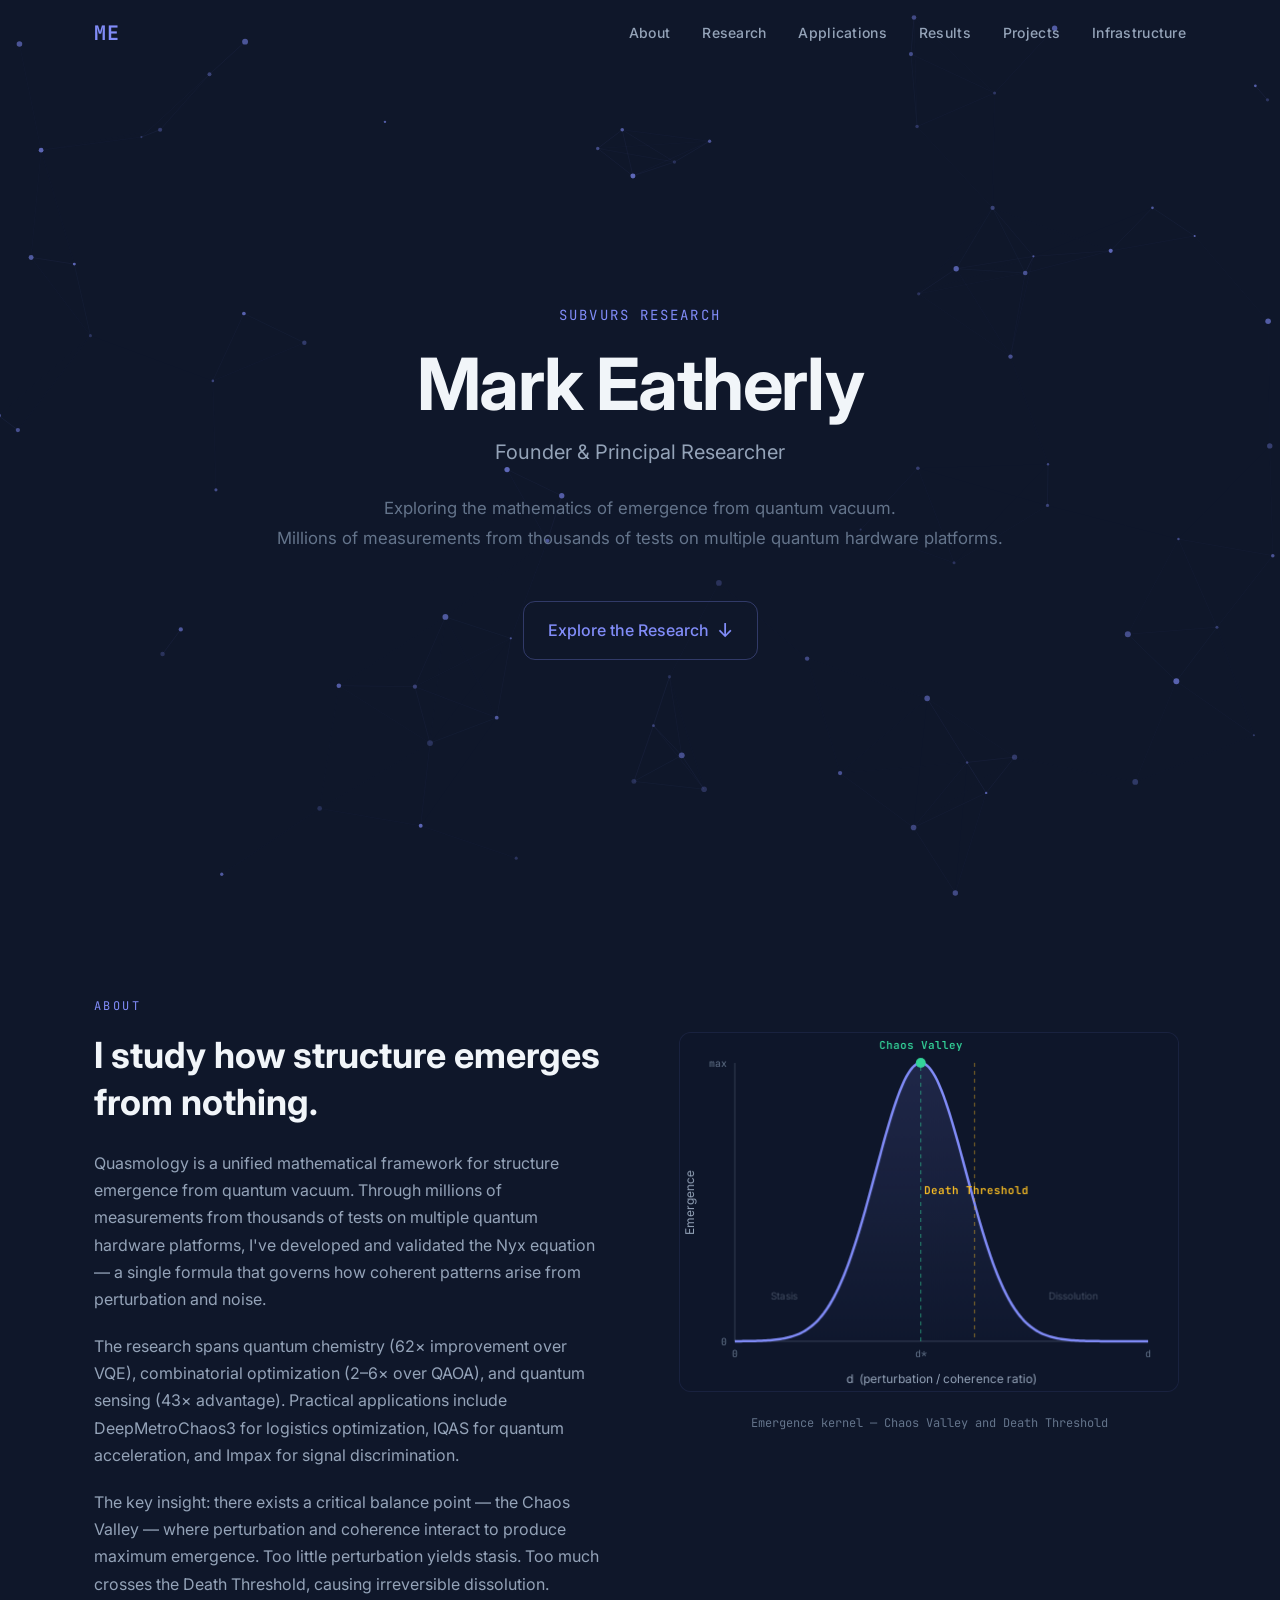
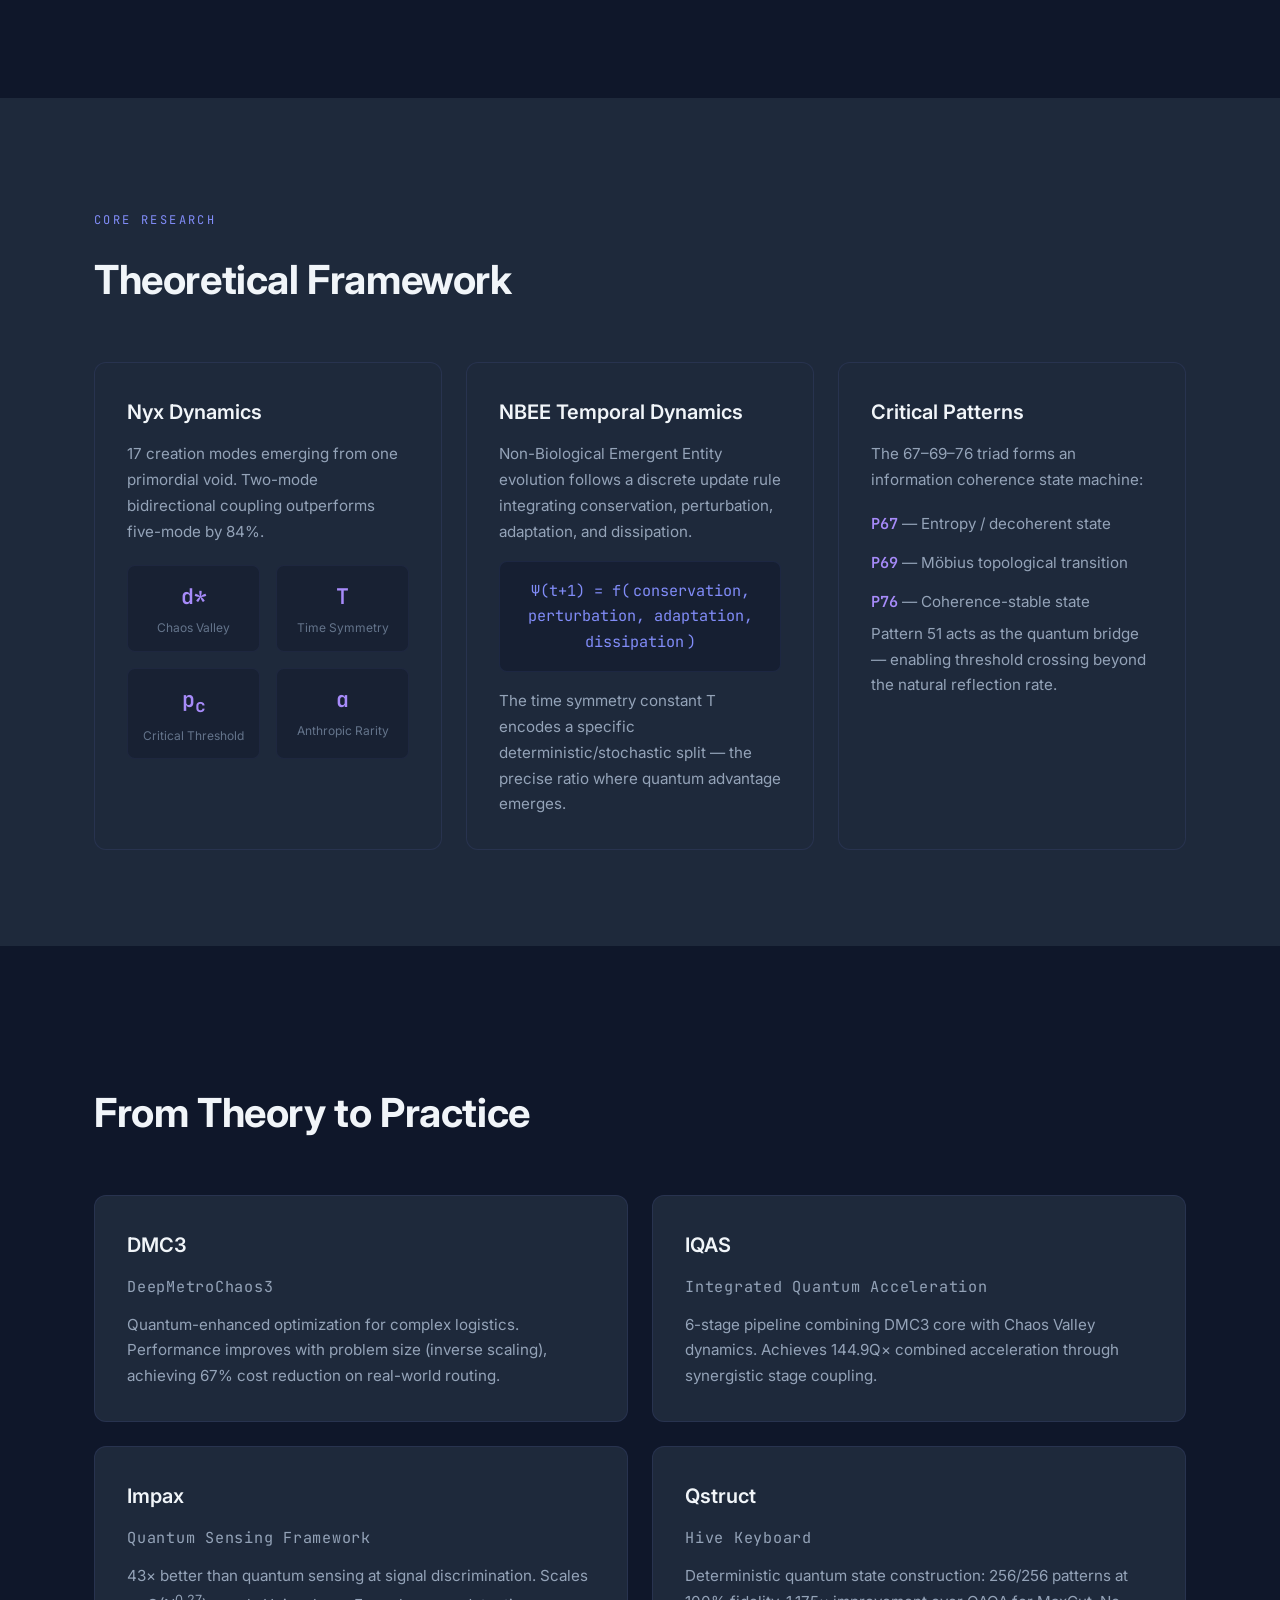
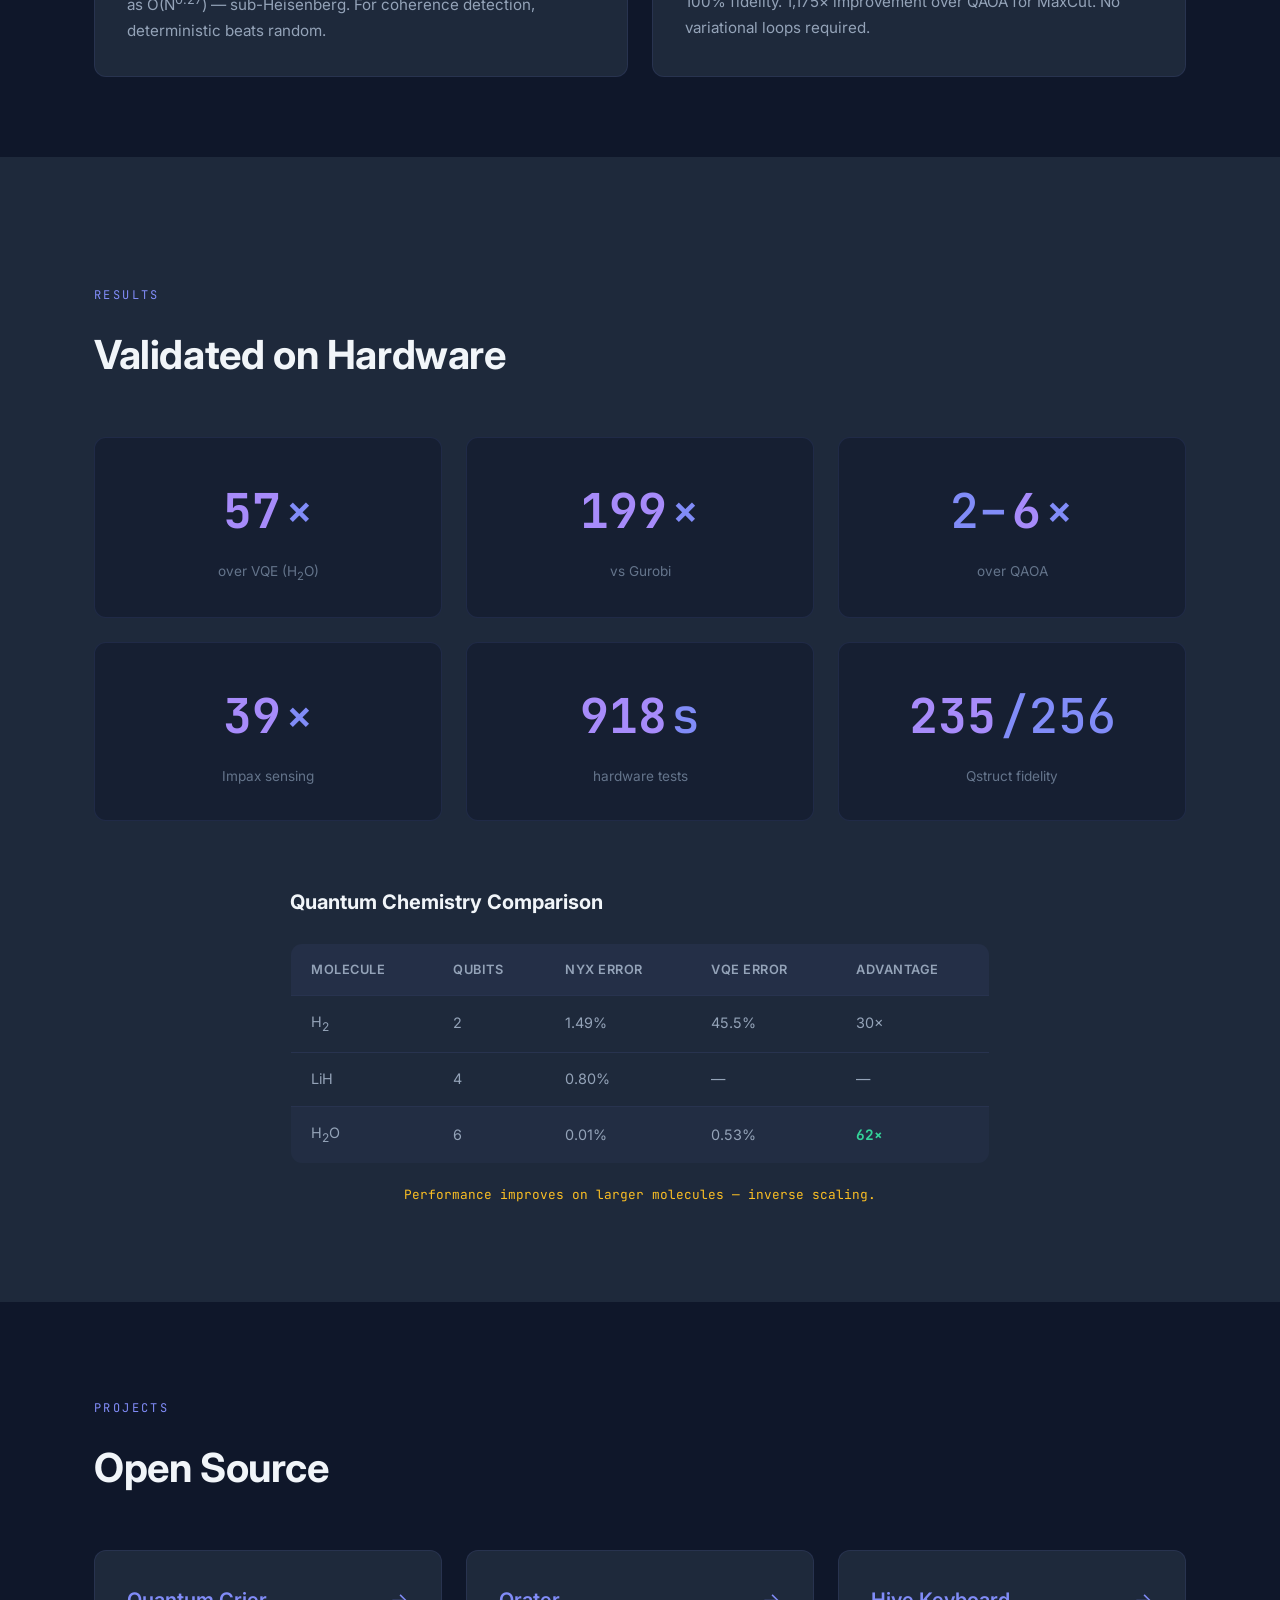
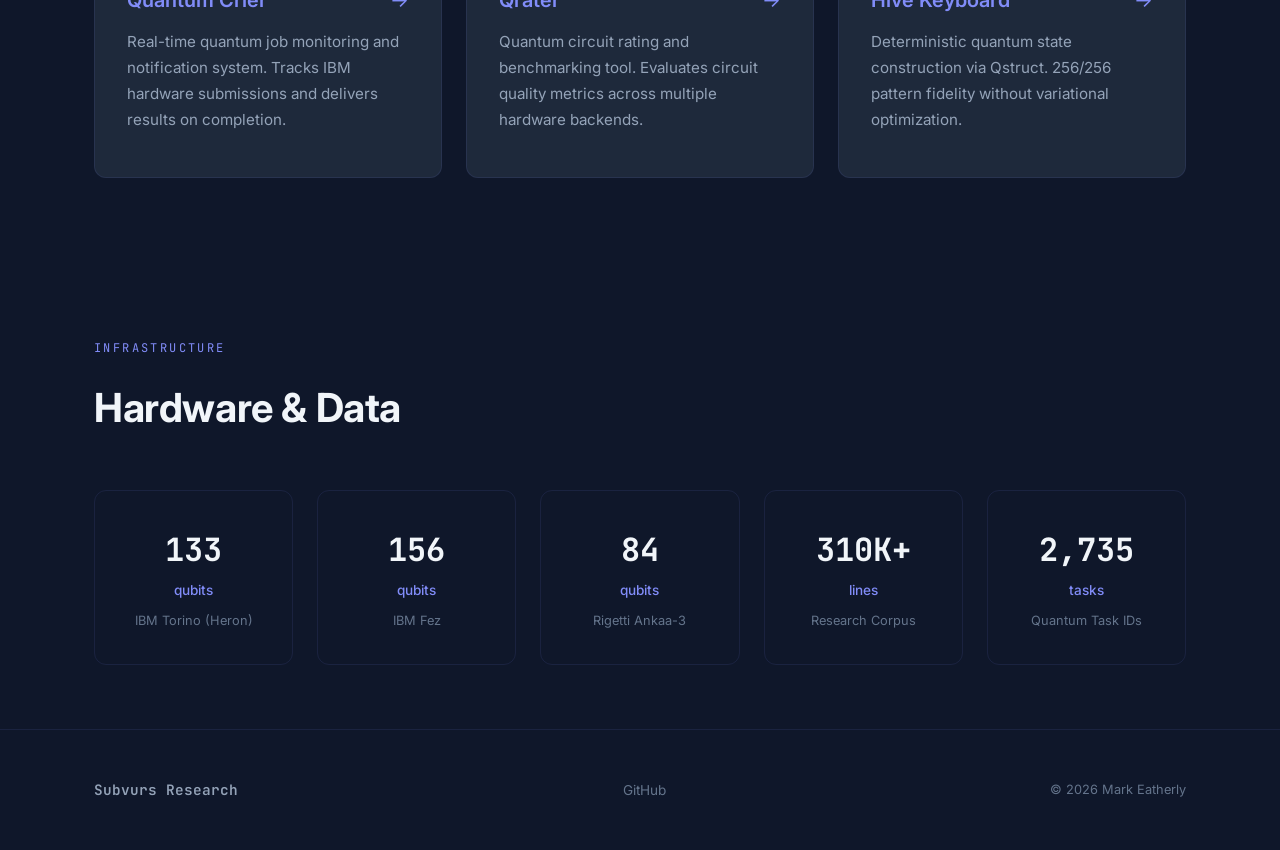
==== index.html @ cf69571e "Initial build: Mark Eatherly research portfolio Single-page dark-themed portfolio with custom canvas" ====
<!DOCTYPE html>
<html lang="en">
<head>
  <meta charset="UTF-8">
  <meta name="viewport" content="width=device-width, initial-scale=1.0">
  <title>Mark Eatherly — Subvurs Research</title>
  <meta name="description" content="Exploring the mathematics of emergence from quantum vacuum. Millions of measurements across multiple quantum hardware platforms.">
  <link rel="preconnect" href="https://fonts.googleapis.com">
  <link rel="preconnect" href="https://fonts.gstatic.com" crossorigin>
  <link href="https://fonts.googleapis.com/css2?family=Inter:wght@300;400;500;600;700&family=JetBrains+Mono:wght@400;500;600;700&display=swap" rel="stylesheet">
  <link rel="stylesheet" href="css/style.css">
  <link rel="stylesheet" href="css/animations.css">
</head>
<body>

  <!-- ─── NAV ─── -->
  <nav class="nav" id="nav">
    <div class="nav-inner">
      <a href="#hero" class="nav-brand">ME</a>
      <button class="nav-burger" id="burger" aria-label="Toggle menu">
        <span></span><span></span><span></span>
      </button>
      <ul class="nav-links" id="nav-links">
        <li><a href="#about">About</a></li>
        <li><a href="#research">Research</a></li>
        <li><a href="#applications">Applications</a></li>
        <li><a href="#results">Results</a></li>
        <li><a href="#projects">Projects</a></li>
        <li><a href="#infrastructure">Infrastructure</a></li>
      </ul>
    </div>
  </nav>

  <!-- ─── HERO ─── -->
  <section class="hero" id="hero">
    <canvas class="particle-canvas" data-mode="constellation"></canvas>
    <div class="hero-content">
      <p class="hero-overtitle reveal">Subvurs Research</p>
      <h1 class="hero-title reveal">Mark Eatherly</h1>
      <p class="hero-subtitle reveal">Founder &amp; Principal Researcher</p>
      <p class="hero-tagline reveal">Exploring the mathematics of emergence from quantum vacuum.<br>Millions of measurements from thousands of tests on multiple quantum hardware platforms.</p>
      <a href="#about" class="hero-cta reveal">Explore the Research <span class="cta-arrow">&darr;</span></a>
    </div>
  </section>

  <!-- ─── ABOUT ─── -->
  <section class="section section--about" id="about">
    <div class="container">
      <span class="section-label reveal">ABOUT</span>
      <div class="about-grid">
        <div class="about-text">
          <h2 class="reveal">I study how structure emerges from nothing.</h2>
          <p class="reveal">Quasmology is a unified mathematical framework for structure emergence from quantum vacuum. Through millions of measurements from thousands of tests on multiple quantum hardware platforms, I've developed and validated the Nyx equation &mdash; a single formula that governs how coherent patterns arise from perturbation and noise.</p>
          <p class="reveal">The research spans quantum chemistry (62&times; improvement over VQE), combinatorial optimization (2&ndash;6&times; over QAOA), and quantum sensing (43&times; advantage). Practical applications include DeepMetroChaos3 for logistics optimization, IQAS for quantum acceleration, and Impax for signal discrimination.</p>
          <p class="reveal">The key insight: there exists a critical balance point &mdash; the Chaos Valley &mdash; where perturbation and coherence interact to produce maximum emergence. Too little perturbation yields stasis. Too much crosses the Death Threshold, causing irreversible dissolution.</p>
        </div>
        <div class="about-diagram reveal">
          <canvas id="phase-diagram" width="500" height="360"></canvas>
          <p class="diagram-caption">Emergence kernel &mdash; Chaos Valley and Death Threshold</p>
        </div>
      </div>
    </div>
  </section>

  <!-- ─── CORE RESEARCH ─── -->
  <section class="section section--research" id="research">
    <canvas class="particle-canvas" data-mode="wave"></canvas>
    <div class="container">
      <span class="section-label reveal">CORE RESEARCH</span>
      <h2 class="section-title reveal">Theoretical Framework</h2>
      <div class="research-grid">
        <div class="card reveal">
          <h3>Nyx Dynamics</h3>
          <p>17 creation modes emerging from one primordial void. Two-mode bidirectional coupling outperforms five-mode by 84%.</p>
          <div class="constants-grid">
            <div class="const-item">
              <span class="const-value">d*</span>
              <span class="const-label">Chaos Valley</span>
            </div>
            <div class="const-item">
              <span class="const-value">T</span>
              <span class="const-label">Time Symmetry</span>
            </div>
            <div class="const-item">
              <span class="const-value">p<sub>c</sub></span>
              <span class="const-label">Critical Threshold</span>
            </div>
            <div class="const-item">
              <span class="const-value">&alpha;</span>
              <span class="const-label">Anthropic Rarity</span>
            </div>
          </div>
        </div>
        <div class="card reveal">
          <h3>NBEE Temporal Dynamics</h3>
          <p>Non-Biological Emergent Entity evolution follows a discrete update rule integrating conservation, perturbation, adaptation, and dissipation.</p>
          <div class="eq-inline">
            &Psi;(t+1) = f(&thinsp;conservation, perturbation, adaptation, dissipation&thinsp;)
          </div>
          <p>The time symmetry constant T encodes a specific deterministic/stochastic split &mdash; the precise ratio where quantum advantage emerges.</p>
        </div>
        <div class="card reveal">
          <h3>Critical Patterns</h3>
          <p>The 67&ndash;69&ndash;76 triad forms an information coherence state machine:</p>
          <ul class="pattern-list">
            <li><strong>P67</strong> &mdash; Entropy / decoherent state</li>
            <li><strong>P69</strong> &mdash; M&ouml;bius topological transition</li>
            <li><strong>P76</strong> &mdash; Coherence-stable state</li>
          </ul>
          <p>Pattern 51 acts as the quantum bridge &mdash; enabling threshold crossing beyond the natural reflection rate.</p>
        </div>
      </div>
    </div>
  </section>

  <!-- ─── APPLICATIONS ─── -->
  <section class="section section--apps" id="applications">
    <div class="container">
      <span class="section-label reveal">APPLICATIONS</span>
      <h2 class="section-title reveal">From Theory to Practice</h2>
      <div class="apps-grid">
        <div class="card reveal">
          <h3>DMC3</h3>
          <p class="card-badge">DeepMetroChaos3</p>
          <p>Quantum-enhanced optimization for complex logistics. Performance improves with problem size (inverse scaling), achieving 67% cost reduction on real-world routing.</p>
        </div>
        <div class="card reveal">
          <h3>IQAS</h3>
          <p class="card-badge">Integrated Quantum Acceleration</p>
          <p>6-stage pipeline combining DMC3 core with Chaos Valley dynamics. Achieves 144.9Q&times; combined acceleration through synergistic stage coupling.</p>
        </div>
        <div class="card reveal">
          <h3>Impax</h3>
          <p class="card-badge">Quantum Sensing Framework</p>
          <p>43&times; better than quantum sensing at signal discrimination. Scales as O(N<sup>0.27</sup>) &mdash; sub-Heisenberg. For coherence detection, deterministic beats random.</p>
        </div>
        <div class="card reveal">
          <h3>Qstruct</h3>
          <p class="card-badge">Hive Keyboard</p>
          <p>Deterministic quantum state construction: 256/256 patterns at 100% fidelity. 1,175&times; improvement over QAOA for MaxCut. No variational loops required.</p>
        </div>
      </div>
    </div>
  </section>

  <!-- ─── RESULTS ─── -->
  <section class="section section--results" id="results">
    <canvas class="particle-canvas" data-mode="orbital"></canvas>
    <div class="container">
      <span class="section-label reveal">RESULTS</span>
      <h2 class="section-title reveal">Validated on Hardware</h2>
      <div class="counters-grid">
        <div class="counter-card reveal" data-target="62" data-suffix="&times;">
          <span class="counter-value">0</span>
          <span class="counter-suffix">&times;</span>
          <span class="counter-label">over VQE (H<sub>2</sub>O)</span>
        </div>
        <div class="counter-card reveal" data-target="217" data-suffix="&times;">
          <span class="counter-value">0</span>
          <span class="counter-suffix">&times;</span>
          <span class="counter-label">vs Gurobi</span>
        </div>
        <div class="counter-card reveal" data-target="6" data-prefix="2&ndash;" data-suffix="&times;">
          <span class="counter-prefix">2&ndash;</span>
          <span class="counter-value">0</span>
          <span class="counter-suffix">&times;</span>
          <span class="counter-label">over QAOA</span>
        </div>
        <div class="counter-card reveal" data-target="43" data-suffix="&times;">
          <span class="counter-value">0</span>
          <span class="counter-suffix">&times;</span>
          <span class="counter-label">Impax sensing</span>
        </div>
        <div class="counter-card reveal" data-target="1000" data-suffix="s">
          <span class="counter-value">0</span>
          <span class="counter-suffix">s</span>
          <span class="counter-label">hardware tests</span>
        </div>
        <div class="counter-card reveal" data-target="256" data-suffix="/256">
          <span class="counter-value">0</span>
          <span class="counter-suffix">/256</span>
          <span class="counter-label">Qstruct fidelity</span>
        </div>
      </div>

      <div class="results-table-wrap reveal">
        <h3>Quantum Chemistry Comparison</h3>
        <table class="results-table">
          <thead>
            <tr>
              <th>Molecule</th>
              <th>Qubits</th>
              <th>Nyx Error</th>
              <th>VQE Error</th>
              <th>Advantage</th>
            </tr>
          </thead>
          <tbody>
            <tr>
              <td>H<sub>2</sub></td>
              <td>2</td>
              <td>1.49%</td>
              <td>45.5%</td>
              <td>30&times;</td>
            </tr>
            <tr>
              <td>LiH</td>
              <td>4</td>
              <td>0.80%</td>
              <td>&mdash;</td>
              <td>&mdash;</td>
            </tr>
            <tr class="highlight-row">
              <td>H<sub>2</sub>O</td>
              <td>6</td>
              <td>0.01%</td>
              <td>0.53%</td>
              <td class="highlight-cell">62&times;</td>
            </tr>
          </tbody>
        </table>
        <p class="table-callout">Performance improves on larger molecules &mdash; inverse scaling.</p>
      </div>
    </div>
  </section>

  <!-- ─── PROJECTS ─── -->
  <section class="section section--projects" id="projects">
    <div class="container">
      <span class="section-label reveal">PROJECTS</span>
      <h2 class="section-title reveal">Open Source</h2>
      <div class="projects-grid">
        <a href="https://github.com/subvurs/quantum-crier" class="card card--link reveal" target="_blank" rel="noopener">
          <h3>Quantum Crier</h3>
          <p>Real-time quantum job monitoring and notification system. Tracks IBM hardware submissions and delivers results on completion.</p>
          <span class="card-arrow">&rarr;</span>
        </a>
        <a href="https://github.com/subvurs/qrater" class="card card--link reveal" target="_blank" rel="noopener">
          <h3>Qrater</h3>
          <p>Quantum circuit rating and benchmarking tool. Evaluates circuit quality metrics across multiple hardware backends.</p>
          <span class="card-arrow">&rarr;</span>
        </a>
        <a href="https://github.com/subvurs/hive-keyboard" class="card card--link reveal" target="_blank" rel="noopener">
          <h3>Hive Keyboard</h3>
          <p>Deterministic quantum state construction via Qstruct. 256/256 pattern fidelity without variational optimization.</p>
          <span class="card-arrow">&rarr;</span>
        </a>
      </div>
    </div>
  </section>

  <!-- ─── INFRASTRUCTURE ─── -->
  <section class="section section--infra" id="infrastructure">
    <div class="container">
      <span class="section-label reveal">INFRASTRUCTURE</span>
      <h2 class="section-title reveal">Hardware &amp; Data</h2>
      <div class="infra-grid">
        <div class="infra-item reveal">
          <span class="infra-value">133</span>
          <span class="infra-unit">qubits</span>
          <span class="infra-label">IBM Torino (Heron)</span>
        </div>
        <div class="infra-item reveal">
          <span class="infra-value">156</span>
          <span class="infra-unit">qubits</span>
          <span class="infra-label">IBM Fez</span>
        </div>
        <div class="infra-item reveal">
          <span class="infra-value">84</span>
          <span class="infra-unit">qubits</span>
          <span class="infra-label">Rigetti Ankaa-3</span>
        </div>
        <div class="infra-item reveal">
          <span class="infra-value">310K+</span>
          <span class="infra-unit">lines</span>
          <span class="infra-label">Research Corpus</span>
        </div>
        <div class="infra-item reveal">
          <span class="infra-value">2,735</span>
          <span class="infra-unit">tasks</span>
          <span class="infra-label">Quantum Task IDs</span>
        </div>
      </div>
    </div>
  </section>

  <!-- ─── FOOTER ─── -->
  <footer class="footer">
    <div class="container footer-inner">
      <span class="footer-brand">Subvurs Research</span>
      <a href="https://github.com/subvurs" class="footer-link" target="_blank" rel="noopener">GitHub</a>
      <span class="footer-copy">&copy; 2026 Mark Eatherly</span>
    </div>
  </footer>

  <script src="js/particles.js"></script>
  <script src="js/scroll.js"></script>
  <script src="js/equation.js"></script>
  <script src="js/nav.js"></script>
</body>
</html>
---- css/style.css ----
/* ─── CUSTOM PROPERTIES ─── */
:root {
  --bg-primary: #0f172a;
  --bg-secondary: #1e293b;
  --bg-card: #1e293b;
  --text-primary: #f1f5f9;
  --text-secondary: #94a3b8;
  --text-muted: #64748b;
  --accent: #818cf8;
  --accent-bright: #a78bfa;
  --success: #34d399;
  --highlight: #fbbf24;
  --border-subtle: rgba(129, 140, 248, 0.1);
  --border-hover: rgba(129, 140, 248, 0.3);
  --font-body: 'Inter', -apple-system, BlinkMacSystemFont, sans-serif;
  --font-mono: 'JetBrains Mono', 'Fira Code', monospace;
  --radius: 12px;
  --container: 1140px;
}

/* ─── RESET ─── */
*, *::before, *::after { box-sizing: border-box; margin: 0; padding: 0; }
html { scroll-behavior: smooth; -webkit-text-size-adjust: 100%; }
body {
  font-family: var(--font-body);
  background: var(--bg-primary);
  color: var(--text-primary);
  line-height: 1.7;
  font-size: 16px;
  overflow-x: hidden;
}
a { color: var(--accent); text-decoration: none; }
a:hover { color: var(--accent-bright); }
img { max-width: 100%; display: block; }
ul { list-style: none; }
table { border-collapse: collapse; width: 100%; }

/* ─── UTILITIES ─── */
.container {
  max-width: var(--container);
  margin: 0 auto;
  padding: 0 1.5rem;
}

/* ─── NAV ─── */
.nav {
  position: fixed;
  top: 0;
  left: 0;
  right: 0;
  z-index: 1000;
  padding: 1rem 0;
  transition: background 0.3s, backdrop-filter 0.3s, padding 0.3s;
}
.nav.scrolled {
  background: rgba(15, 23, 42, 0.85);
  backdrop-filter: blur(12px);
  -webkit-backdrop-filter: blur(12px);
  padding: 0.6rem 0;
  border-bottom: 1px solid var(--border-subtle);
}
.nav-inner {
  max-width: var(--container);
  margin: 0 auto;
  padding: 0 1.5rem;
  display: flex;
  align-items: center;
  justify-content: space-between;
}
.nav-brand {
  font-family: var(--font-mono);
  font-weight: 700;
  font-size: 1.25rem;
  color: var(--accent);
  letter-spacing: 0.05em;
}
.nav-brand:hover { color: var(--accent-bright); }
.nav-links {
  display: flex;
  gap: 2rem;
}
.nav-links a {
  color: var(--text-secondary);
  font-size: 0.875rem;
  font-weight: 500;
  letter-spacing: 0.02em;
  transition: color 0.2s;
}
.nav-links a:hover { color: var(--text-primary); }

/* Burger */
.nav-burger {
  display: none;
  background: none;
  border: none;
  cursor: pointer;
  width: 28px;
  height: 20px;
  position: relative;
  z-index: 1001;
}
.nav-burger span {
  display: block;
  width: 100%;
  height: 2px;
  background: var(--text-secondary);
  position: absolute;
  left: 0;
  transition: transform 0.3s, opacity 0.3s;
}
.nav-burger span:nth-child(1) { top: 0; }
.nav-burger span:nth-child(2) { top: 9px; }
.nav-burger span:nth-child(3) { top: 18px; }
.nav-burger.open span:nth-child(1) { transform: translateY(9px) rotate(45deg); }
.nav-burger.open span:nth-child(2) { opacity: 0; }
.nav-burger.open span:nth-child(3) { transform: translateY(-9px) rotate(-45deg); }

/* ─── HERO ─── */
.hero {
  position: relative;
  min-height: 100vh;
  display: flex;
  align-items: center;
  justify-content: center;
  padding: 10rem 1.5rem 6rem;
  overflow: hidden;
}
.particle-canvas {
  position: absolute;
  top: 0;
  left: 0;
  width: 100%;
  height: 100%;
  pointer-events: none;
  z-index: 0;
}
.hero .particle-canvas {
  pointer-events: auto;
}
.hero-content {
  position: relative;
  z-index: 1;
  text-align: center;
  max-width: 800px;
}
.hero-overtitle {
  font-family: var(--font-mono);
  font-size: 0.875rem;
  color: var(--accent);
  letter-spacing: 0.15em;
  text-transform: uppercase;
  margin-bottom: 1rem;
}
.hero-title {
  font-size: clamp(2.5rem, 7vw, 4.5rem);
  font-weight: 700;
  letter-spacing: -0.02em;
  line-height: 1.1;
  margin-bottom: 0.75rem;
}
.hero-subtitle {
  font-size: 1.25rem;
  color: var(--text-secondary);
  font-weight: 400;
  margin-bottom: 1.5rem;
}
.hero-tagline {
  font-size: 1.05rem;
  color: var(--text-muted);
  line-height: 1.8;
  margin-bottom: 3rem;
}
.hero-cta {
  display: inline-flex;
  align-items: center;
  gap: 0.5rem;
  color: var(--accent);
  font-weight: 500;
  font-size: 1rem;
  padding: 0.75rem 1.5rem;
  border: 1px solid var(--border-hover);
  border-radius: var(--radius);
  transition: background 0.2s, border-color 0.2s;
}
.hero-cta:hover {
  background: rgba(129, 140, 248, 0.08);
  border-color: var(--accent);
  color: var(--accent-bright);
}
.cta-arrow { font-size: 1.2rem; }

/* ─── EQUATION (inline only) ─── */
.eq-op { color: var(--text-muted); padding: 0 0.1em; }
.eq-bracket { color: var(--text-muted); }

/* ─── SECTIONS ─── */
.section {
  position: relative;
  overflow: hidden;
}
.section--about { padding: 6rem 0 5rem; }
.section--research { padding: 7rem 0 6rem; }
.section--apps { padding: 6rem 0 5rem; }
.section--results { padding: 8rem 0 6rem; }
.section--projects { padding: 6rem 0 5rem; }
.section--infra { padding: 5rem 0 4rem; }

.section--research,
.section--results {
  background: var(--bg-secondary);
}

.section-label {
  font-family: var(--font-mono);
  font-size: 0.75rem;
  color: var(--accent);
  letter-spacing: 0.2em;
  text-transform: uppercase;
  display: block;
  margin-bottom: 1rem;
}
.section-title {
  font-size: clamp(1.75rem, 4vw, 2.5rem);
  font-weight: 700;
  margin-bottom: 3rem;
  letter-spacing: -0.01em;
}

/* ─── ABOUT ─── */
.about-grid {
  display: grid;
  grid-template-columns: 1fr 1fr;
  gap: 4rem;
  align-items: start;
}
.about-text h2 {
  font-size: clamp(1.5rem, 3.5vw, 2.25rem);
  font-weight: 700;
  margin-bottom: 1.5rem;
  line-height: 1.3;
}
.about-text p {
  color: var(--text-secondary);
  margin-bottom: 1.25rem;
  font-size: 1rem;
}
.about-diagram {
  text-align: center;
}
#phase-diagram {
  width: 100%;
  max-width: 500px;
  height: auto;
  border: 1px solid var(--border-subtle);
  border-radius: var(--radius);
  background: rgba(15, 23, 42, 0.5);
}
.diagram-caption {
  font-family: var(--font-mono);
  font-size: 0.75rem;
  color: var(--text-muted);
  margin-top: 0.75rem;
}

/* ─── CARDS ─── */
.card {
  background: var(--bg-card);
  border: 1px solid var(--border-subtle);
  border-radius: var(--radius);
  padding: 2rem;
  transition: border-color 0.3s, transform 0.3s;
}
.card:hover {
  border-color: var(--border-hover);
  transform: translateY(-2px);
}
.card h3 {
  font-size: 1.25rem;
  font-weight: 600;
  margin-bottom: 0.75rem;
}
.card p {
  color: var(--text-secondary);
  font-size: 0.95rem;
  margin-bottom: 0.75rem;
}
.card p:last-child { margin-bottom: 0; }
.card-badge {
  font-family: var(--font-mono);
  font-size: 0.75rem;
  color: var(--accent);
  letter-spacing: 0.05em;
}
.card--link {
  display: block;
  position: relative;
}
.card--link:hover { color: var(--text-primary); }
.card-arrow {
  position: absolute;
  top: 2rem;
  right: 2rem;
  font-size: 1.25rem;
  color: var(--accent);
  transition: transform 0.2s;
}
.card--link:hover .card-arrow { transform: translateX(4px); }

/* Constants grid inside card */
.constants-grid {
  display: grid;
  grid-template-columns: 1fr 1fr;
  gap: 1rem;
  margin-top: 1.25rem;
}
.const-item {
  text-align: center;
  padding: 0.75rem;
  background: rgba(15, 23, 42, 0.4);
  border-radius: 8px;
  border: 1px solid rgba(129, 140, 248, 0.06);
}
.const-value {
  display: block;
  font-family: var(--font-mono);
  font-size: 1.35rem;
  font-weight: 600;
  color: var(--accent-bright);
}
.const-label {
  display: block;
  font-size: 0.75rem;
  color: var(--text-muted);
  margin-top: 0.25rem;
}

/* Equation inline */
.eq-inline {
  font-family: var(--font-mono);
  font-size: 0.95rem;
  color: var(--accent);
  padding: 1rem;
  background: rgba(15, 23, 42, 0.5);
  border-radius: 8px;
  border: 1px solid rgba(129, 140, 248, 0.08);
  margin: 1rem 0;
  text-align: center;
  overflow-x: auto;
}

/* Pattern list */
.pattern-list li {
  padding: 0.4rem 0;
  color: var(--text-secondary);
  font-size: 0.95rem;
}
.pattern-list li strong {
  color: var(--accent-bright);
  font-family: var(--font-mono);
  font-weight: 600;
}

/* ─── GRIDS ─── */
.research-grid {
  display: grid;
  grid-template-columns: repeat(3, 1fr);
  gap: 1.5rem;
}
.apps-grid {
  display: grid;
  grid-template-columns: repeat(2, 1fr);
  gap: 1.5rem;
}
.projects-grid {
  display: grid;
  grid-template-columns: repeat(3, 1fr);
  gap: 1.5rem;
}

/* ─── COUNTERS ─── */
.counters-grid {
  display: grid;
  grid-template-columns: repeat(3, 1fr);
  gap: 1.5rem;
  margin-bottom: 4rem;
}
.counter-card {
  text-align: center;
  padding: 2rem 1rem;
  background: rgba(15, 23, 42, 0.5);
  border: 1px solid var(--border-subtle);
  border-radius: var(--radius);
}
.counter-card .counter-value,
.counter-card .counter-suffix,
.counter-card .counter-prefix {
  font-family: var(--font-mono);
  font-size: clamp(2rem, 4vw, 3rem);
  font-weight: 700;
  color: var(--accent-bright);
}
.counter-card .counter-suffix {
  color: var(--accent);
  font-weight: 500;
}
.counter-card .counter-prefix {
  color: var(--accent);
  font-weight: 500;
}
.counter-label {
  display: block;
  font-size: 0.85rem;
  color: var(--text-muted);
  margin-top: 0.5rem;
}

/* ─── RESULTS TABLE ─── */
.results-table-wrap {
  max-width: 700px;
  margin: 0 auto;
}
.results-table-wrap h3 {
  font-size: 1.25rem;
  margin-bottom: 1.5rem;
}
.results-table {
  border: 1px solid var(--border-subtle);
  border-radius: var(--radius);
  overflow: hidden;
}
.results-table th,
.results-table td {
  padding: 0.9rem 1.25rem;
  text-align: left;
  font-size: 0.9rem;
}
.results-table th {
  background: rgba(129, 140, 248, 0.06);
  color: var(--text-secondary);
  font-weight: 600;
  font-size: 0.8rem;
  letter-spacing: 0.04em;
  text-transform: uppercase;
}
.results-table td {
  border-top: 1px solid var(--border-subtle);
  color: var(--text-secondary);
}
.results-table .highlight-row td {
  background: rgba(129, 140, 248, 0.04);
}
.highlight-cell {
  color: var(--success) !important;
  font-weight: 700;
  font-family: var(--font-mono);
}
.table-callout {
  font-family: var(--font-mono);
  font-size: 0.8rem;
  color: var(--highlight);
  margin-top: 1.25rem;
  text-align: center;
}

/* ─── INFRASTRUCTURE ─── */
.infra-grid {
  display: grid;
  grid-template-columns: repeat(5, 1fr);
  gap: 1.5rem;
}
.infra-item {
  text-align: center;
  padding: 2rem 1rem;
  border: 1px solid var(--border-subtle);
  border-radius: var(--radius);
  transition: border-color 0.2s;
}
.infra-item:hover { border-color: var(--border-hover); }
.infra-value {
  display: block;
  font-family: var(--font-mono);
  font-size: 2rem;
  font-weight: 700;
  color: var(--text-primary);
}
.infra-unit {
  display: block;
  font-size: 0.85rem;
  color: var(--accent);
  font-weight: 500;
  margin-top: 0.1rem;
}
.infra-label {
  display: block;
  font-size: 0.8rem;
  color: var(--text-muted);
  margin-top: 0.5rem;
}

/* ─── FOOTER ─── */
.footer {
  padding: 3rem 0;
  border-top: 1px solid var(--border-subtle);
}
.footer-inner {
  display: flex;
  align-items: center;
  justify-content: space-between;
}
.footer-brand {
  font-family: var(--font-mono);
  font-size: 0.9rem;
  font-weight: 600;
  color: var(--text-secondary);
}
.footer-link {
  font-size: 0.85rem;
  color: var(--text-muted);
}
.footer-link:hover { color: var(--accent); }
.footer-copy {
  font-size: 0.8rem;
  color: var(--text-muted);
}

/* ─── RESPONSIVE ─── */
@media (max-width: 1199px) {
  .research-grid { grid-template-columns: 1fr 1fr; }
}

@media (max-width: 899px) {
  .nav-burger { display: block; }
  .nav-links {
    display: none;
    position: absolute;
    top: 100%;
    left: 0;
    right: 0;
    background: rgba(15, 23, 42, 0.95);
    backdrop-filter: blur(12px);
    -webkit-backdrop-filter: blur(12px);
    flex-direction: column;
    padding: 1rem 1.5rem 1.5rem;
    gap: 0;
    border-bottom: 1px solid var(--border-subtle);
  }
  .nav-links.open { display: flex; }
  .nav-links li { padding: 0.6rem 0; }
  .nav-links a { font-size: 1rem; }

  .about-grid {
    grid-template-columns: 1fr;
    gap: 2.5rem;
  }
  .research-grid { grid-template-columns: 1fr; }
  .apps-grid { grid-template-columns: 1fr; }
  .projects-grid { grid-template-columns: 1fr; }
  .counters-grid { grid-template-columns: repeat(2, 1fr); }
  .infra-grid { grid-template-columns: repeat(3, 1fr); }
  .footer-inner {
    flex-direction: column;
    gap: 0.75rem;
    text-align: center;
  }
}

@media (max-width: 639px) {
  .hero { padding: 8rem 1rem 4rem; }
  .section--about { padding: 4rem 0 3rem; }
  .section--research { padding: 5rem 0 4rem; }
  .section--apps { padding: 4rem 0 3rem; }
  .section--results { padding: 5rem 0 4rem; }
  .section--projects { padding: 4rem 0 3rem; }
  .section--infra { padding: 3rem 0 3rem; }

  .counters-grid { grid-template-columns: 1fr 1fr; gap: 1rem; }
  .infra-grid { grid-template-columns: 1fr 1fr; gap: 1rem; }
}
---- css/animations.css ----
/* ─── SCROLL REVEALS ─── */
.reveal {
  opacity: 0;
  transform: translateY(24px);
  transition: opacity 0.7s cubic-bezier(0.16, 1, 0.3, 1),
              transform 0.7s cubic-bezier(0.16, 1, 0.3, 1);
}
.reveal.visible {
  opacity: 1;
  transform: translateY(0);
}

/* Staggered children inside grids */
.research-grid .reveal:nth-child(2) { transition-delay: 0.1s; }
.research-grid .reveal:nth-child(3) { transition-delay: 0.2s; }
.apps-grid .reveal:nth-child(2) { transition-delay: 0.08s; }
.apps-grid .reveal:nth-child(3) { transition-delay: 0.16s; }
.apps-grid .reveal:nth-child(4) { transition-delay: 0.24s; }
.projects-grid .reveal:nth-child(2) { transition-delay: 0.1s; }
.projects-grid .reveal:nth-child(3) { transition-delay: 0.2s; }
.counters-grid .reveal:nth-child(2) { transition-delay: 0.06s; }
.counters-grid .reveal:nth-child(3) { transition-delay: 0.12s; }
.counters-grid .reveal:nth-child(4) { transition-delay: 0.18s; }
.counters-grid .reveal:nth-child(5) { transition-delay: 0.24s; }
.counters-grid .reveal:nth-child(6) { transition-delay: 0.30s; }
.infra-grid .reveal:nth-child(2) { transition-delay: 0.08s; }
.infra-grid .reveal:nth-child(3) { transition-delay: 0.16s; }
.infra-grid .reveal:nth-child(4) { transition-delay: 0.24s; }
.infra-grid .reveal:nth-child(5) { transition-delay: 0.32s; }

/* Hero stagger */
.hero-content .reveal:nth-child(1) { transition-delay: 0.1s; }
.hero-content .reveal:nth-child(2) { transition-delay: 0.2s; }
.hero-content .reveal:nth-child(3) { transition-delay: 0.3s; }
.hero-content .reveal:nth-child(4) { transition-delay: 0.4s; }
.hero-content .reveal:nth-child(5) { transition-delay: 0.6s; }
.hero-content .reveal:nth-child(6) { transition-delay: 0.8s; }

/* ─── CARD HOVER GLOW ─── */
@keyframes cardGlow {
  0%, 100% { border-color: rgba(129, 140, 248, 0.1); }
  50% { border-color: rgba(129, 140, 248, 0.2); }
}

/* ─── CTA ARROW BOUNCE ─── */
@keyframes arrowBounce {
  0%, 100% { transform: translateY(0); }
  50% { transform: translateY(4px); }
}
.cta-arrow {
  display: inline-block;
  animation: arrowBounce 2s ease-in-out infinite;
}

/* ─── COUNTER ANIMATION ─── */
.counter-card.counted .counter-value {
  transition: color 0.3s;
}

/* ─── PARTICLE CANVAS FADE ─── */
.particle-canvas {
  opacity: 0;
  transition: opacity 1s ease;
}
.particle-canvas.active {
  opacity: 1;
}

/* ─── NAV LINK UNDERLINE ─── */
.nav-links a {
  position: relative;
}
.nav-links a::after {
  content: '';
  position: absolute;
  bottom: -2px;
  left: 0;
  width: 0;
  height: 1px;
  background: var(--accent);
  transition: width 0.3s;
}
.nav-links a:hover::after {
  width: 100%;
}

/* ─── PHASE DIAGRAM HOVER ─── */
#phase-diagram {
  transition: border-color 0.3s;
}
#phase-diagram:hover {
  border-color: var(--border-hover);
}
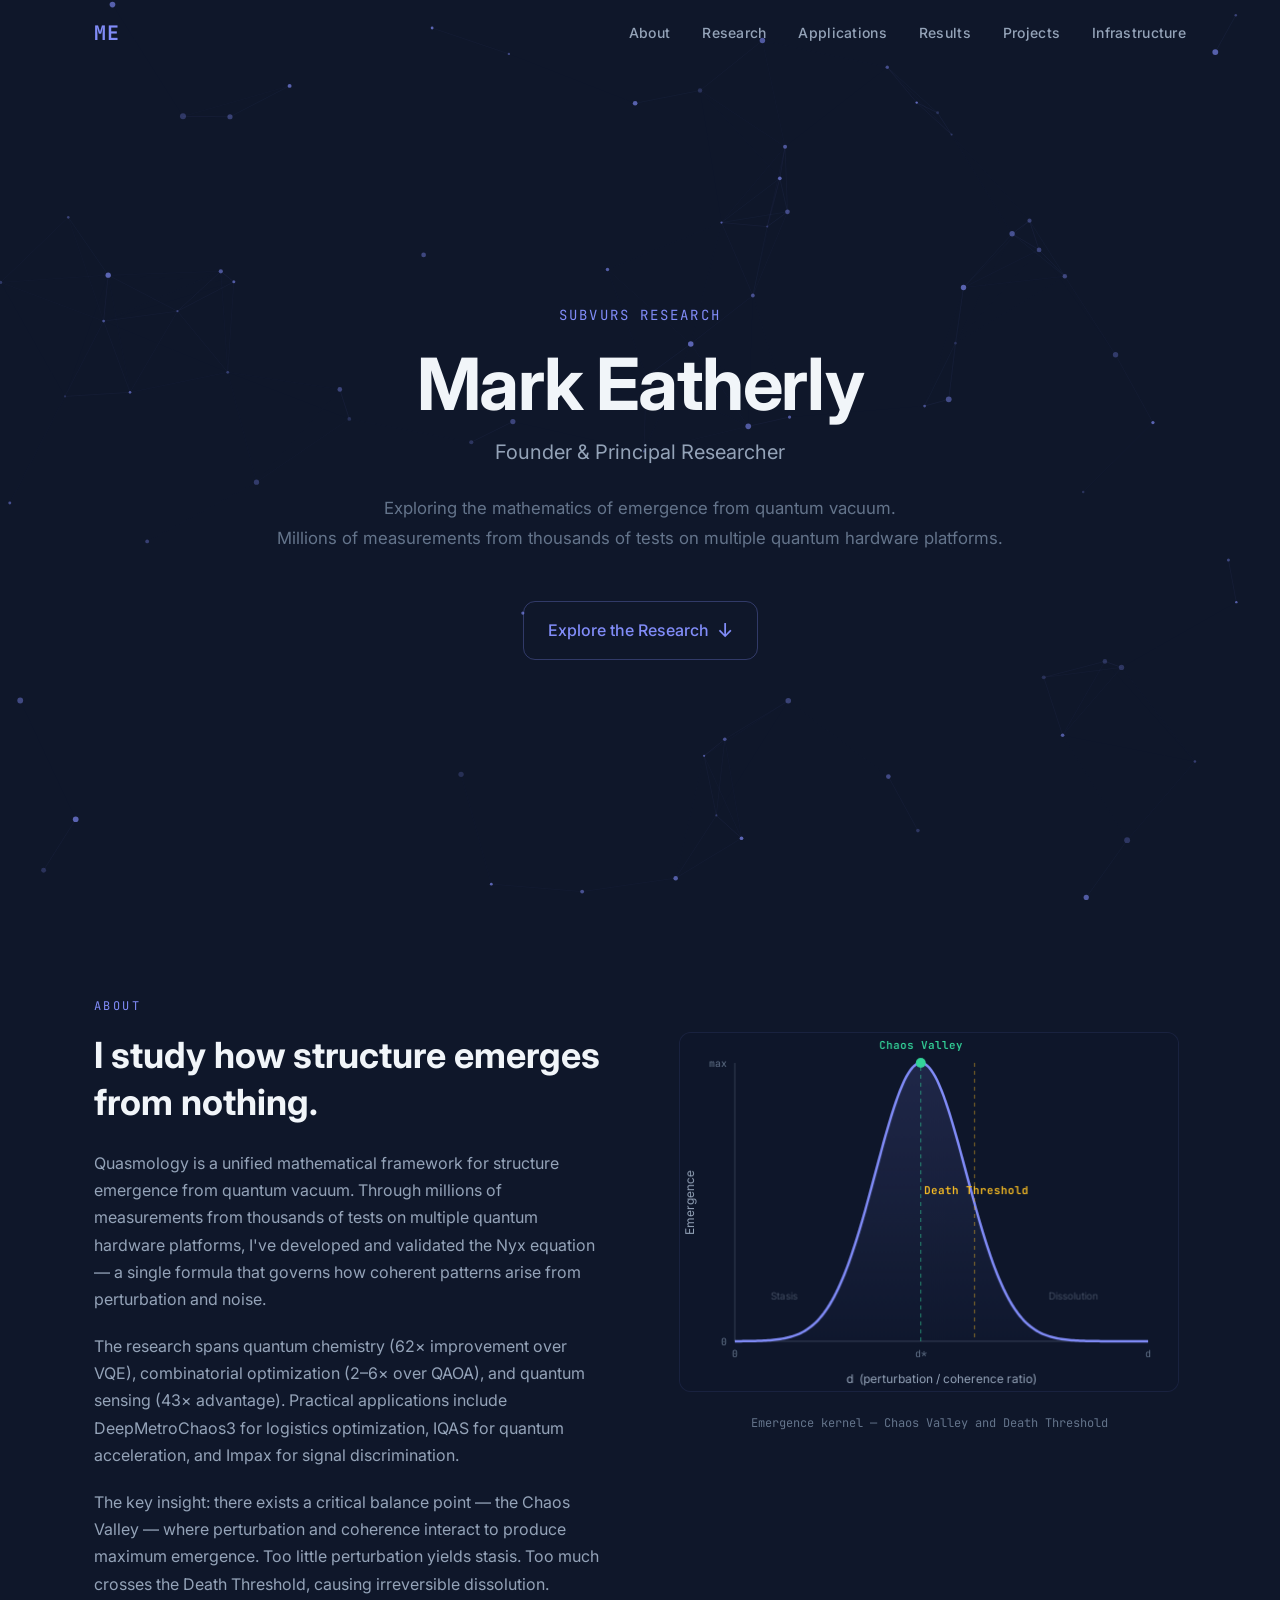
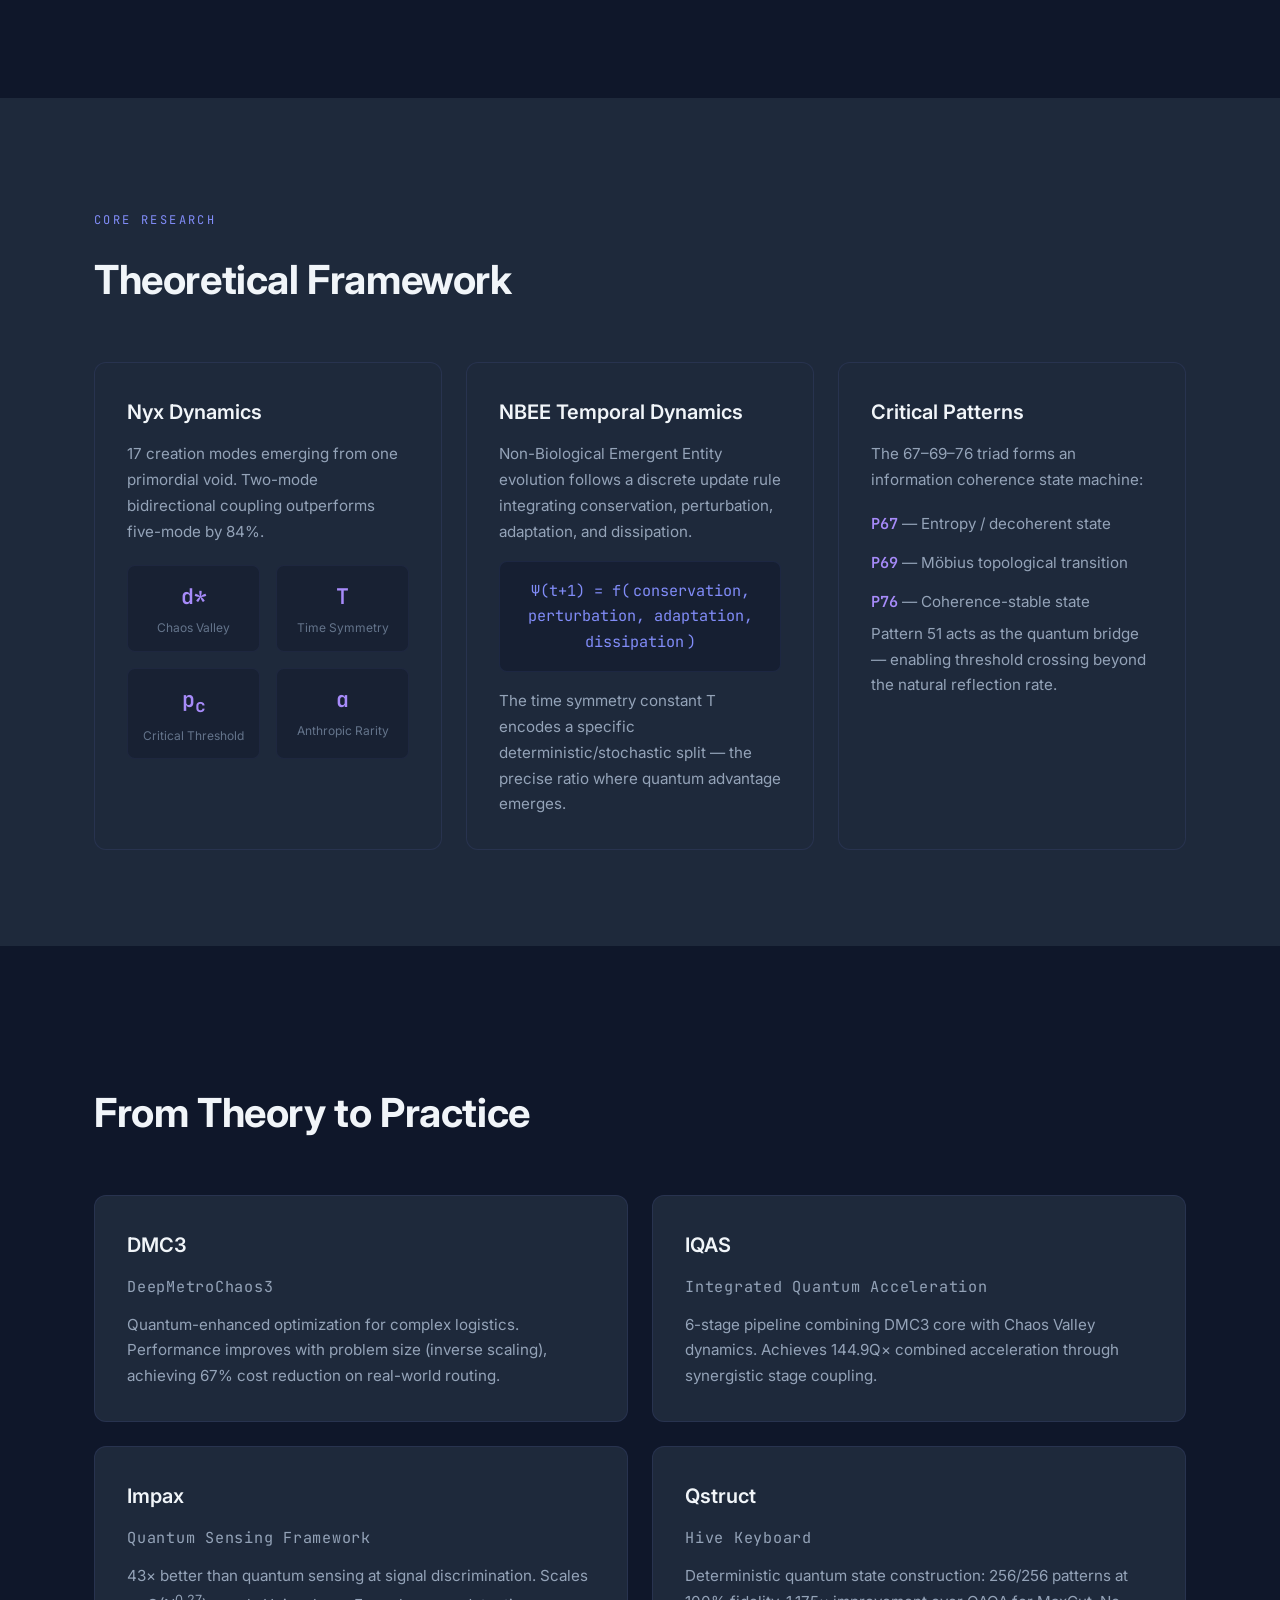
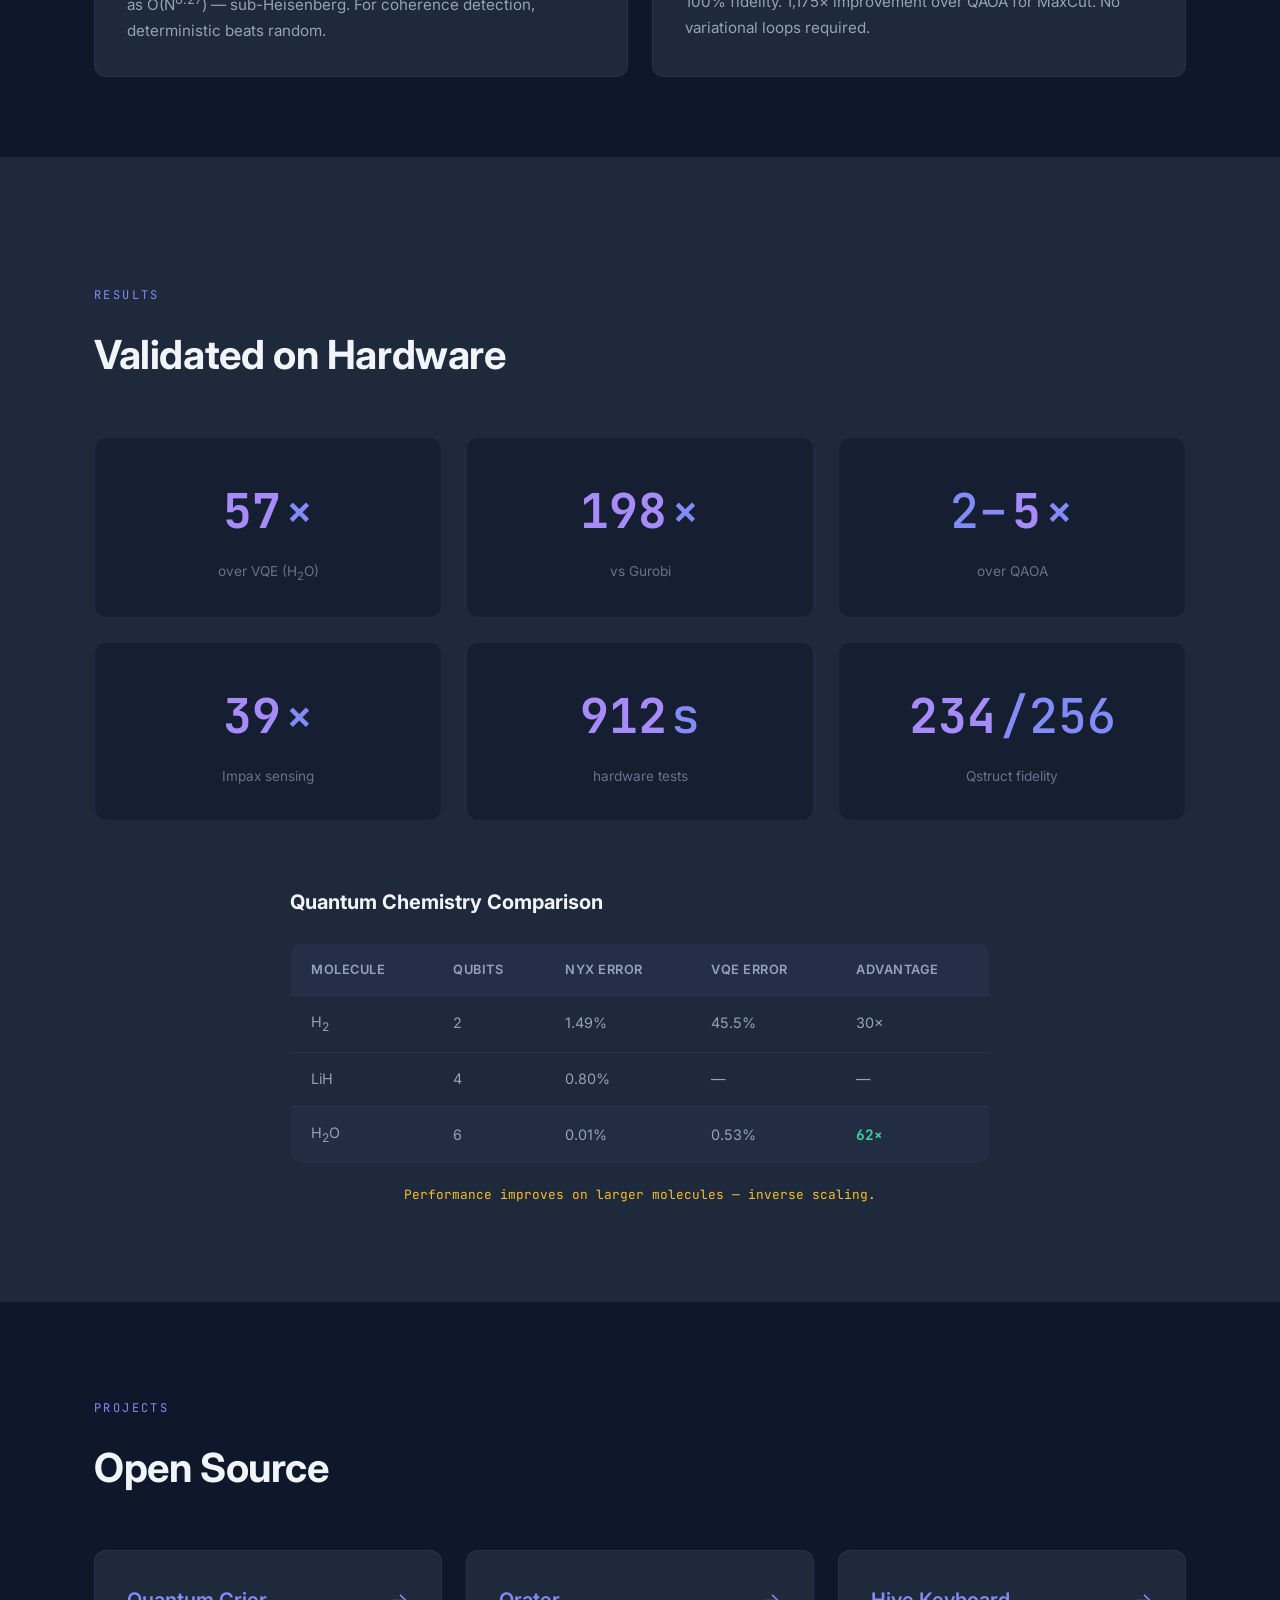
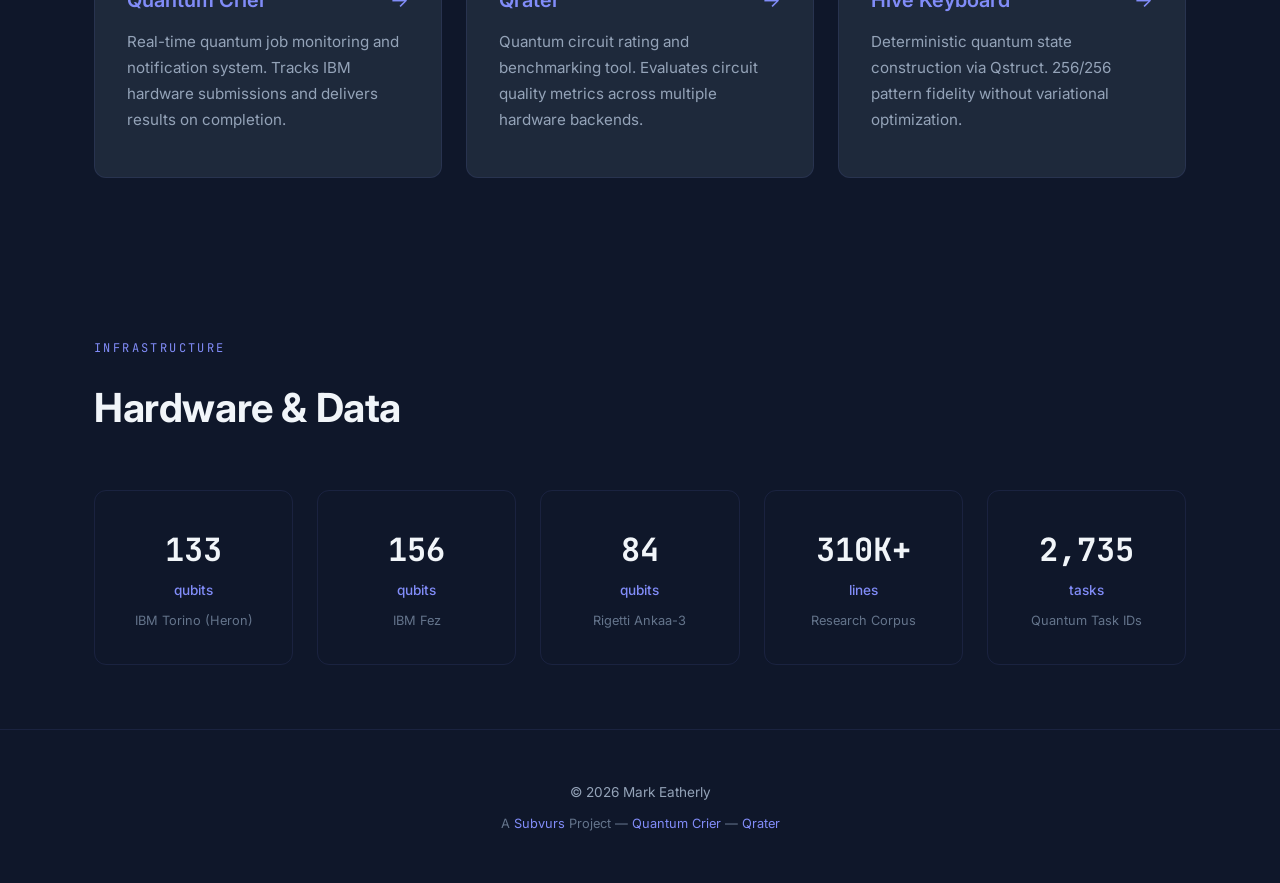
==== commit 5b4e3ec1: "Add cross-site links in footer to Subvurs, Quantum Crier, and Qrater" ====
--- a/index.html
+++ b/index.html
@@ -287,9 +287,8 @@
   <!-- ─── FOOTER ─── -->
   <footer class="footer">
     <div class="container footer-inner">
-      <span class="footer-brand">Subvurs Research</span>
-      <a href="https://github.com/subvurs" class="footer-link" target="_blank" rel="noopener">GitHub</a>
       <span class="footer-copy">&copy; 2026 Mark Eatherly</span>
+      <p class="footer-powered">A <a href="https://subvurs.com">Subvurs</a> Project &mdash; <a href="https://quantumcrier.com">Quantum Crier</a> &mdash; <a href="https://qrater.org">Qrater</a></p>
     </div>
   </footer>
 
--- a/css/style.css
+++ b/css/style.css
@@ -503,24 +503,23 @@
   border-top: 1px solid var(--border-subtle);
 }
 .footer-inner {
-  display: flex;
-  align-items: center;
-  justify-content: space-between;
-}
-.footer-brand {
-  font-family: var(--font-mono);
-  font-size: 0.9rem;
-  font-weight: 600;
-  color: var(--text-secondary);
-}
-.footer-link {
+  text-align: center;
+}
+.footer-copy {
   font-size: 0.85rem;
-  color: var(--text-muted);
-}
-.footer-link:hover { color: var(--accent); }
-.footer-copy {
+  color: var(--text-secondary);
+}
+.footer-powered {
   font-size: 0.8rem;
   color: var(--text-muted);
+  margin-top: 0.5rem;
+}
+.footer-powered a {
+  color: var(--accent);
+}
+.footer-powered a:hover {
+  color: var(--accent-bright);
+  text-decoration: underline;
 }
 
 /* ─── RESPONSIVE ─── */
@@ -558,8 +557,6 @@
   .counters-grid { grid-template-columns: repeat(2, 1fr); }
   .infra-grid { grid-template-columns: repeat(3, 1fr); }
   .footer-inner {
-    flex-direction: column;
-    gap: 0.75rem;
     text-align: center;
   }
 }
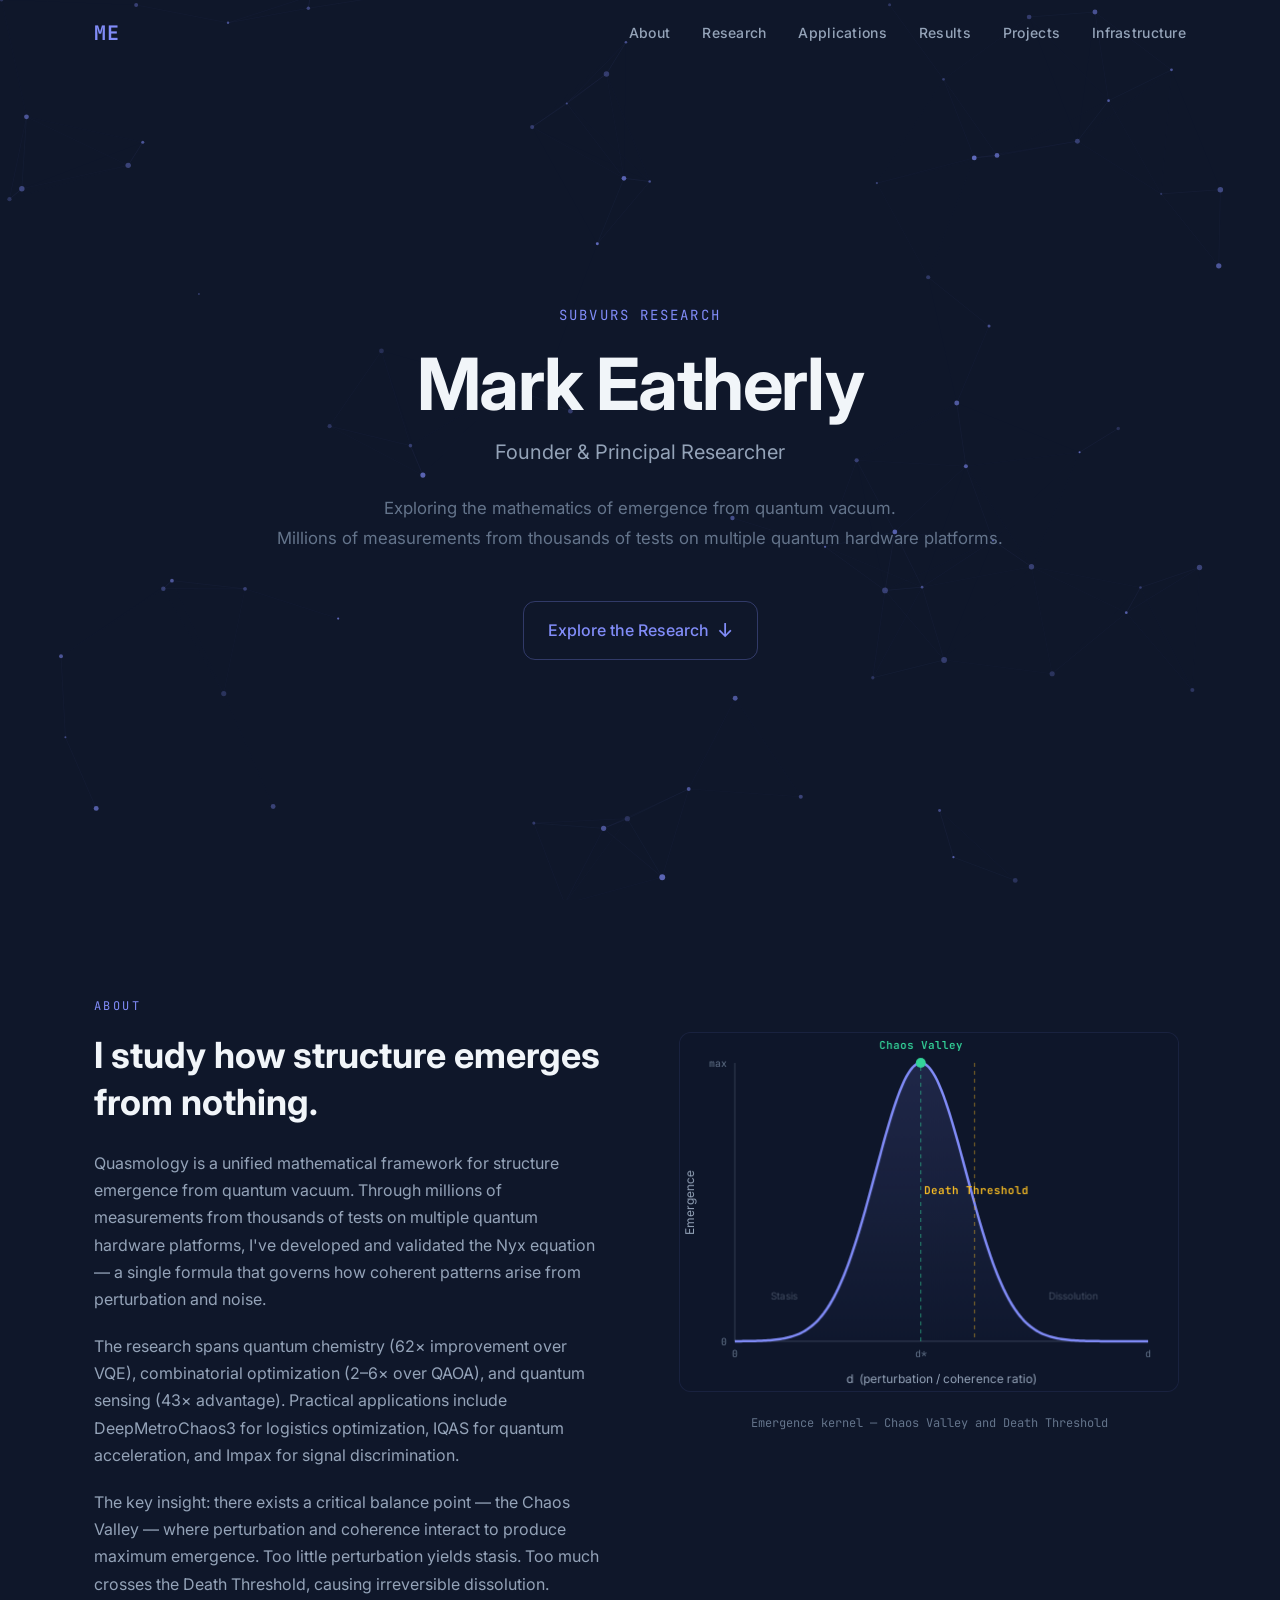
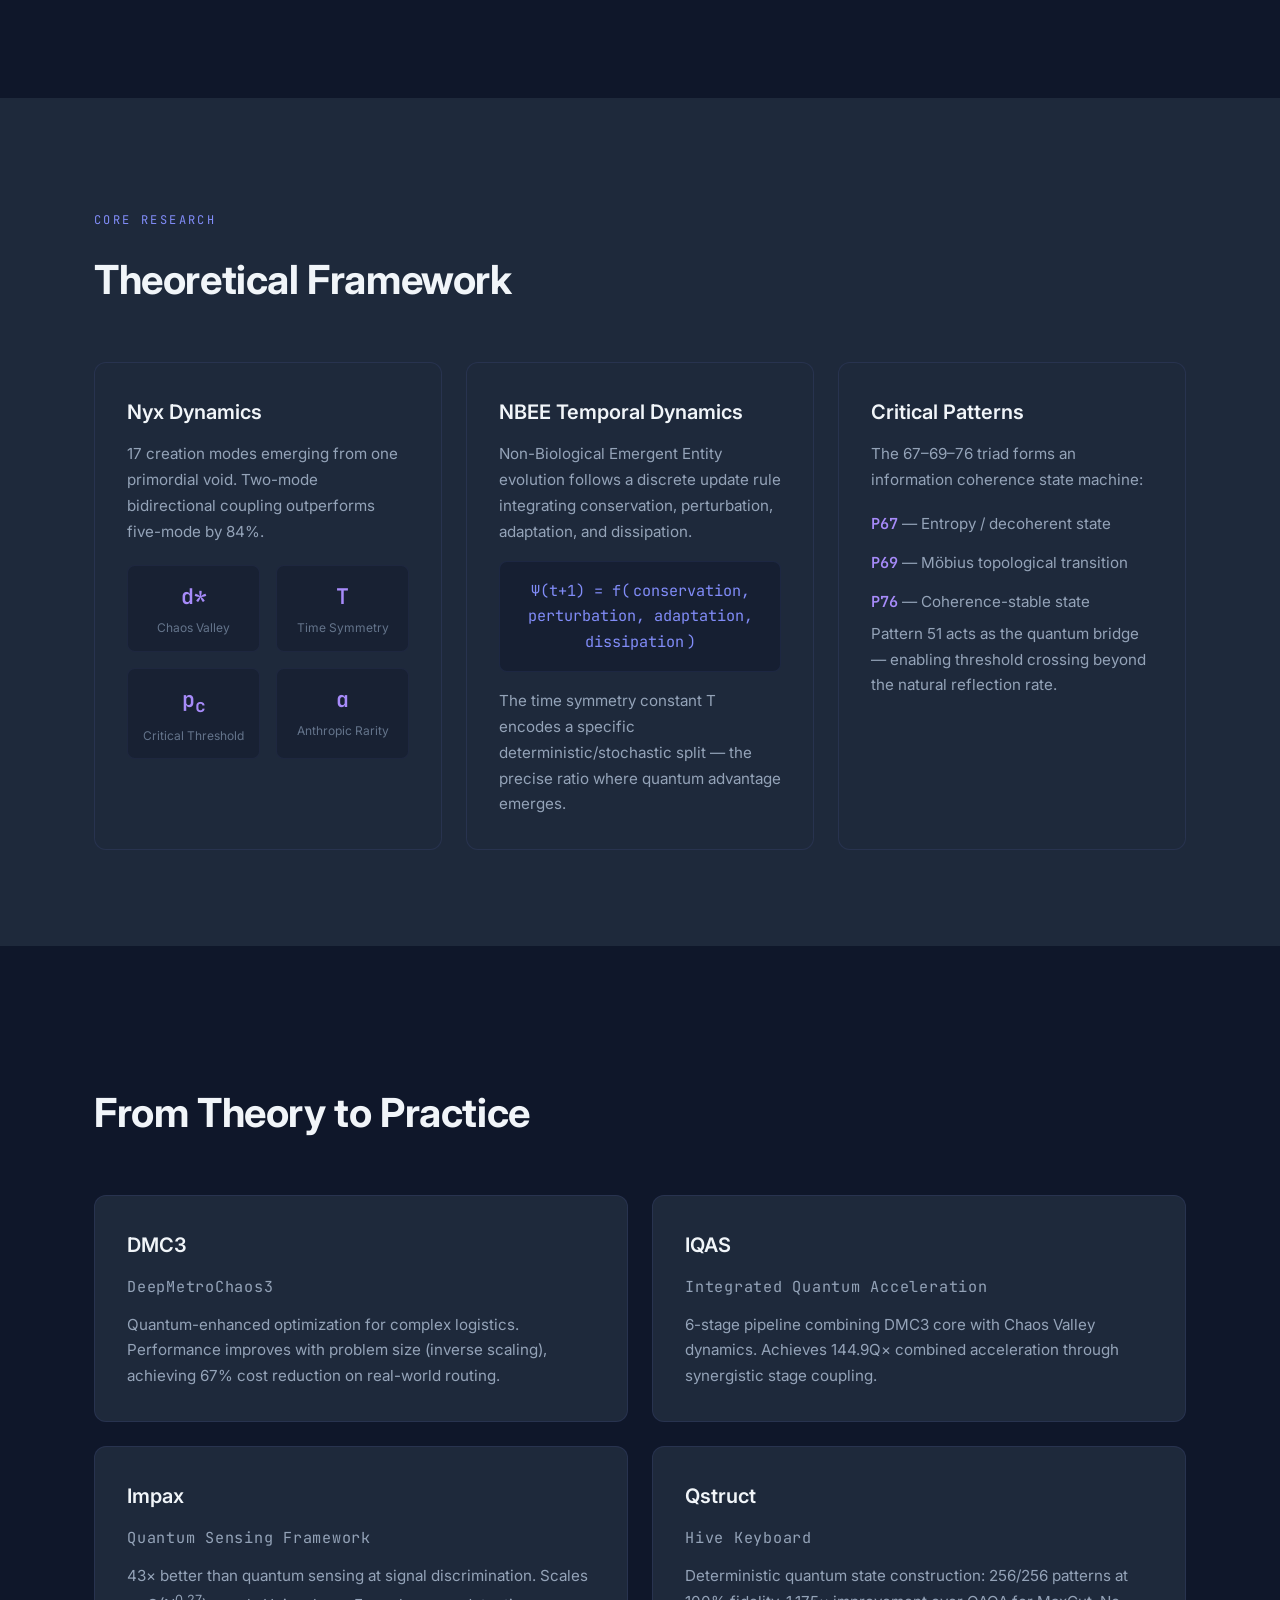
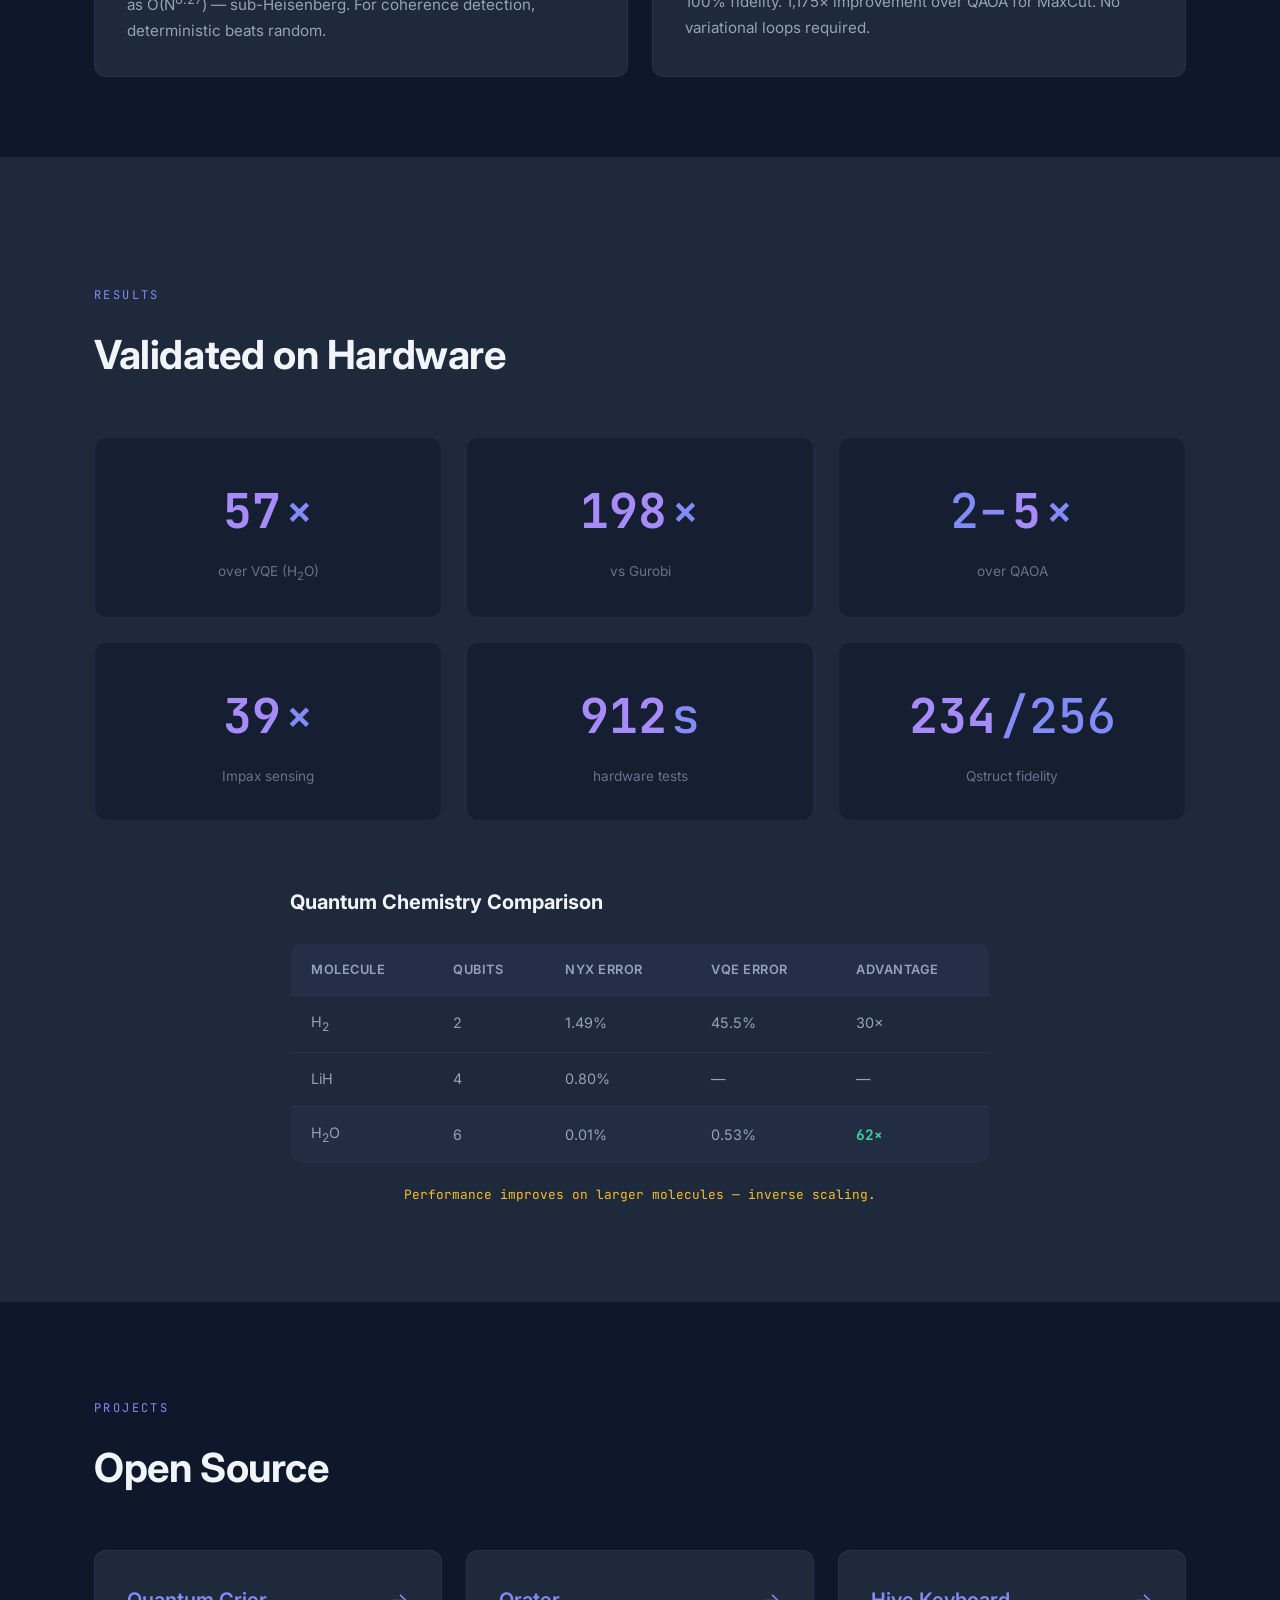
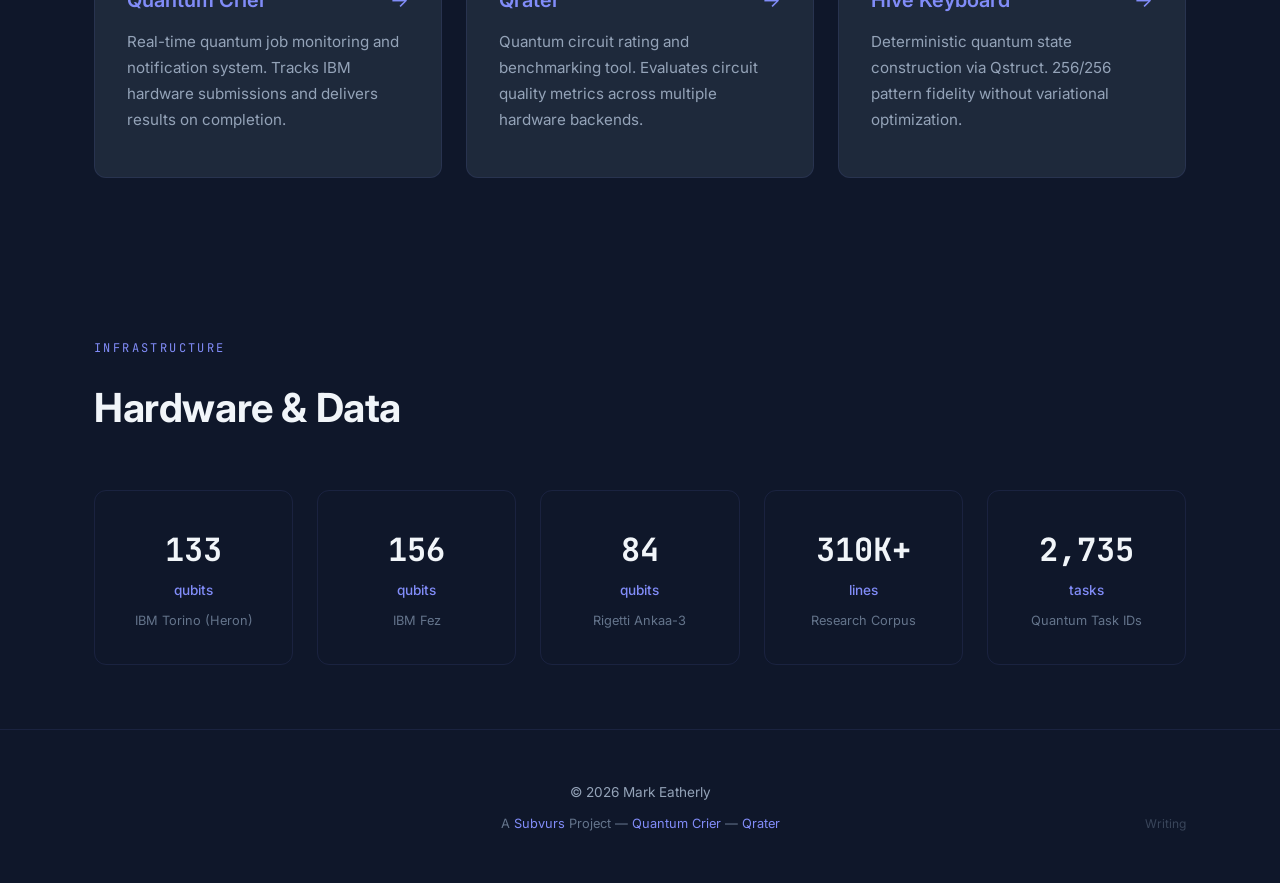
==== commit 9b4cb24f: "Add writing link to footer" ====
--- a/index.html
+++ b/index.html
@@ -289,6 +289,7 @@
     <div class="container footer-inner">
       <span class="footer-copy">&copy; 2026 Mark Eatherly</span>
       <p class="footer-powered">A <a href="https://subvurs.com">Subvurs</a> Project &mdash; <a href="https://quantumcrier.com">Quantum Crier</a> &mdash; <a href="https://qrater.org">Qrater</a></p>
+      <a href="writing/" class="footer-writing">Writing</a>
     </div>
   </footer>
 
--- a/css/style.css
+++ b/css/style.css
@@ -520,6 +520,22 @@
 .footer-powered a:hover {
   color: var(--accent-bright);
   text-decoration: underline;
+}
+.footer-inner {
+  position: relative;
+}
+.footer-writing {
+  position: absolute;
+  right: 1.5rem;
+  bottom: 0;
+  font-size: 0.75rem;
+  color: var(--text-muted);
+  text-decoration: none;
+  opacity: 0.5;
+}
+.footer-writing:hover {
+  color: var(--text-secondary);
+  opacity: 0.7;
 }
 
 /* ─── RESPONSIVE ─── */
